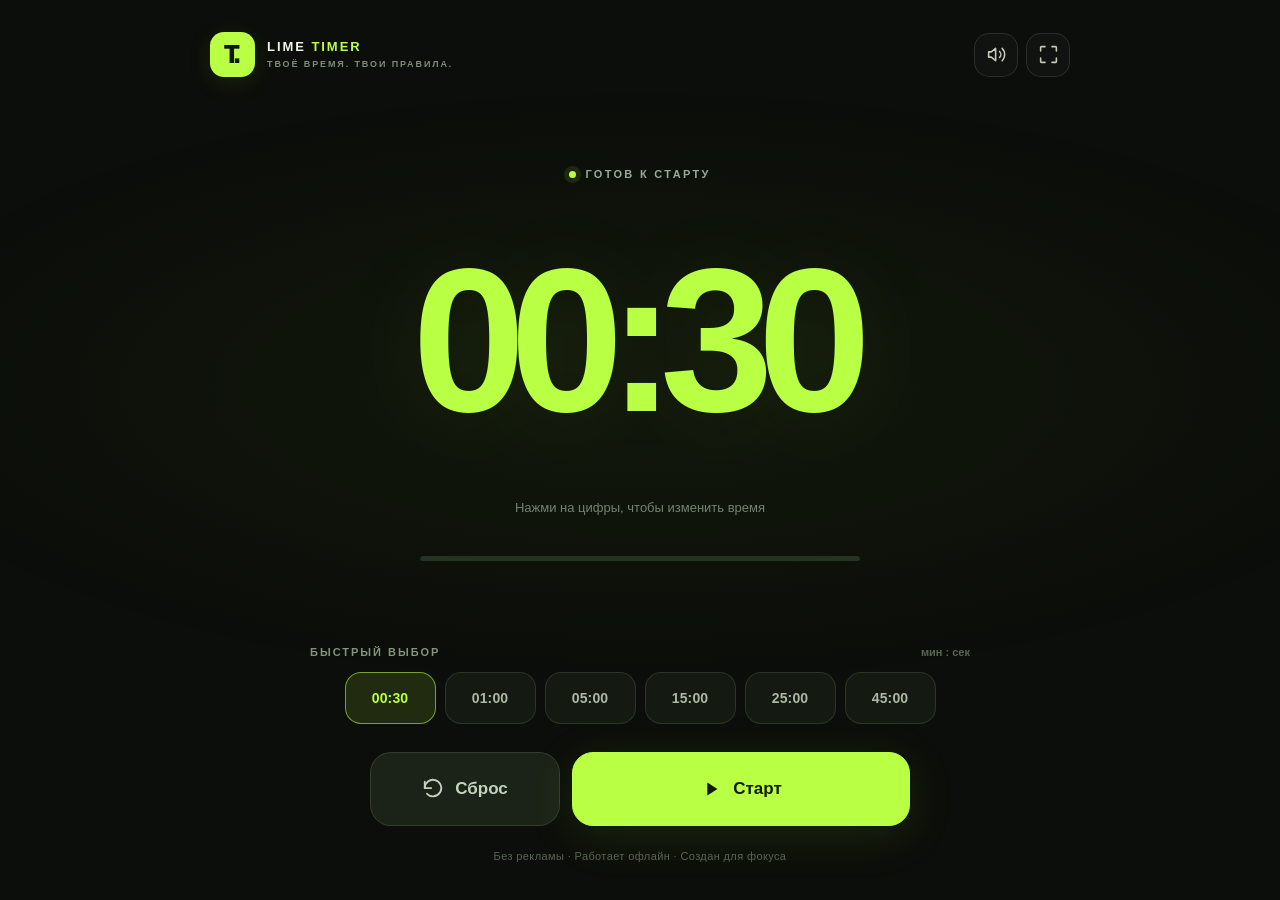
==== timer/index.html @ 07ab8be1 "feat: publish mobile fullscreen Lime Timer" ====
<!doctype html>
<html lang="ru">
<head>
  <meta charset="utf-8">
  <meta name="viewport" content="width=device-width, initial-scale=1, viewport-fit=cover">
  <meta name="theme-color" content="#0b0e0a">
  <meta name="color-scheme" content="dark">
  <meta name="apple-mobile-web-app-capable" content="yes">
  <meta name="apple-mobile-web-app-status-bar-style" content="black-translucent">
  <meta name="apple-mobile-web-app-title" content="Lime Timer">
  <meta name="description" content="Минималистичный таймер на весь экран. Большие цифры, быстрые интервалы и никакой рекламы.">
  <link rel="icon" href="./icon.svg" type="image/svg+xml">
  <link rel="manifest" href="./manifest.webmanifest">
  <title>Lime Timer — таймер на весь экран</title>
  <style>
    :root { --bg:#0b0e0a; --surface:#141a11; --ink:#eef6e9; --muted:#7f8b7a; --lime:#b9ff43; --lime-soft:rgba(185,255,67,.12); --line:rgba(220,245,202,.12); }
    * { box-sizing:border-box; }
    html { -webkit-text-size-adjust:100%; }
    body { margin:0; background:var(--bg); color:var(--ink); font-family:Inter,ui-sans-serif,-apple-system,BlinkMacSystemFont,"Segoe UI",Arial,sans-serif; overscroll-behavior:none; }
    body::before { content:""; position:fixed; inset:0; pointer-events:none; background:radial-gradient(ellipse 85% 45% at 50% 43%,rgba(89,130,34,.09),transparent 74%); }
    button,input { font:inherit; }
    button { -webkit-tap-highlight-color:transparent; cursor:pointer; }
    button:focus-visible,input:focus-visible { outline:2px solid var(--lime); outline-offset:4px; }
    .app { width:min(100%,940px); min-height:100vh; min-height:100svh; margin:0 auto; padding:calc(22px + env(safe-area-inset-top)) clamp(20px,5vw,40px) calc(24px + env(safe-area-inset-bottom)); display:flex; flex-direction:column; position:relative; }
    .topbar { display:flex; justify-content:space-between; gap:14px; align-items:center; }
    .brand { display:flex; align-items:center; gap:12px; }
    .brand-icon { width:45px; height:45px; display:grid; place-items:center; background:var(--lime); border-radius:14px; color:#10170a; font-size:24px; line-height:1; font-weight:1000; letter-spacing:-.12em; box-shadow:0 5px 24px rgba(185,255,67,.1); }
    .brand-icon span { transform:translateX(-2px); }
    .brand-name { font-size:13px; font-weight:900; line-height:1.1; letter-spacing:.15em; }
    .brand-name em { color:var(--lime); font-style:normal; }
    .brand-tagline { color:var(--muted); font-size:9px; letter-spacing:.21em; margin-top:5px; font-weight:750; }
    .top-actions { display:flex; gap:8px; }
    .icon-btn { width:44px; height:44px; border:1px solid var(--line); border-radius:15px; background:rgba(255,255,255,.025); display:grid; place-items:center; color:#c3ccb9; transition:background .16s,border-color .16s; }
    .icon-btn:active { background:var(--lime-soft); }
    .icon-btn svg { width:21px; height:21px; stroke:currentColor; stroke-width:1.8; fill:none; stroke-linecap:round; stroke-linejoin:round; }
    .icon-btn[aria-pressed="false"] { color:var(--muted); }
    .stage { flex:1; display:flex; min-height:245px; flex-direction:column; justify-content:center; align-items:center; gap:0; padding:22px 0 26px; }
    .status { display:flex; align-items:center; gap:9px; color:#9ba997; font-size:11px; font-weight:800; letter-spacing:.21em; user-select:none; }
    .status-dot { display:block; width:7px; height:7px; border-radius:50%; background:var(--lime); box-shadow:0 0 0 5px rgba(185,255,67,.1); }
    .app.is-running .status-dot { animation:pulse 1.6s ease-in-out infinite; }
    @keyframes pulse { 50% { box-shadow:0 0 0 9px rgba(185,255,67,0); } }
    .clock-button { display:flex; align-items:center; justify-content:center; border:0; color:var(--lime); background:transparent; width:100%; max-width:900px; min-height:calc(clamp(84px,27.5vw,220px) * 1.42); padding:8px 0 0; }
    .clock { display:block; font-size:clamp(80px,27.5vw,220px); font-weight:850; font-variant-numeric:tabular-nums; font-feature-settings:"tnum"; line-height:1; letter-spacing:-.077em; white-space:nowrap; transform:translateX(-.03em); text-shadow:0 8px 100px rgba(185,255,67,.085); }
    .app.is-finished .clock { color:#f0f7e9; }
    .helper { color:#74816f; margin-top:7px; font-size:13px; font-weight:500; text-align:center; }
    .track { margin-top:41px; height:5px; width:min(70%,440px); background:#273322; border-radius:100px; overflow:hidden; }
    .track-fill { height:100%; width:0%; border-radius:inherit; background:var(--lime); transition:width .18s linear; }
    .bottom { padding-bottom:4px; }
    .section-label { font-size:11px; letter-spacing:.18em; font-weight:850; color:#85927e; display:flex; justify-content:space-between; gap:10px; margin-bottom:14px; }
    .section-label span:last-child { text-transform:none; font-size:11px; font-weight:550; letter-spacing:0; color:#596554; }
    .presets { display:flex; gap:9px; overflow-x:auto; scrollbar-width:none; padding-bottom:6px; margin:0 -2px; }
    .presets::-webkit-scrollbar { display:none; }
    .preset { flex:1 0 auto; min-width:65px; height:52px; padding:0 15px; border:1px solid var(--line); color:#acb7a5; border-radius:16px; background:var(--surface); font-weight:800; font-variant-numeric:tabular-nums; font-size:14px; letter-spacing:.01em; transition:background .16s,color .16s; }
    .preset.active { background:var(--lime-soft); border-color:rgba(185,255,67,.57); color:var(--lime); }
    .preset:active { transform:scale(.98); }
    .controls { display:grid; grid-template-columns:minmax(0,.72fr) minmax(0,1.28fr); gap:12px; margin-top:22px; }
    .control { display:flex; align-items:center; justify-content:center; gap:11px; height:74px; border-radius:21px; font-size:17px; font-weight:800; border:1px solid var(--line); }
    .control svg { width:22px; height:22px; fill:none; stroke:currentColor; stroke-width:2; stroke-linecap:round; stroke-linejoin:round; }
    .reset { background:#1b2318; color:#c4d1bb; }
    .primary { background:var(--lime); color:#121a0c; border-color:var(--lime); box-shadow:0 9px 50px rgba(185,255,67,.105); }
    .primary:active,.reset:active { transform:scale(.99); }
    .footer { margin-top:24px; text-align:center; color:#596554; font-size:11px; letter-spacing:.035em; }
    .overlay[hidden] { display:none; }
    .overlay { position:fixed; inset:0; z-index:10; background:rgba(0,0,0,.68); display:flex; align-items:flex-end; justify-content:center; padding:16px 16px max(16px,env(safe-area-inset-bottom)); backdrop-filter:blur(9px); }
    .sheet { width:100%; max-width:480px; padding:27px 24px 24px; border-radius:28px; background:#1b2418; border:1px solid #394632; box-shadow:0 20px 80px rgba(0,0,0,.45); }
    .sheet-top { display:flex; justify-content:space-between; align-items:center; gap:8px; }
    .sheet h2 { font-size:23px; letter-spacing:-.04em; margin:0; }
    .close { border:0; background:transparent; color:#aab5a3; font-size:27px; line-height:1; width:36px; height:36px; }
    .sheet-caption { color:#90a08a; font-size:13px; margin:7px 0 25px; }
    .time-fields { display:flex; justify-content:center; align-items:center; gap:13px; }
    .time-fields label { display:flex; flex-direction:column; align-items:center; gap:10px; color:#a5b09f; font-size:10px; letter-spacing:.16em; font-weight:800; width:43%; }
    .time-fields input { width:100%; height:88px; border:1px solid #46573d; border-radius:19px; background:#11190f; color:var(--lime); font-size:45px; font-weight:850; text-align:center; font-variant-numeric:tabular-nums; padding:0 8px; }
    .time-fields .colon { color:var(--lime); font-weight:850; font-size:38px; padding-top:18px; }
    .sheet-error { min-height:22px; margin:14px 0 6px; text-align:center; color:#ffb69f; font-size:12px; }
    .sheet-submit { width:100%; border:0; border-radius:17px; height:60px; background:var(--lime); color:#141a0d; font-size:16px; font-weight:850; }
    @media (min-width:720px) { .app { padding-top:32px; padding-bottom:34px; } .clock { font-size:clamp(100px,16vw,204px); } .controls { max-width:540px; width:100%; margin-left:auto; margin-right:auto; } .presets { justify-content:center; } .preset { flex:0 0 auto; min-width:91px; } .section-label { max-width:660px; margin-left:auto; margin-right:auto; } .topbar { margin-bottom:10px; } }
    @media (max-width:375px) { .app { padding-left:16px; padding-right:16px; } .clock { font-size:27.5vw; } .preset { min-width:62px; padding:0 11px; } .control { height:66px; } .controls { margin-top:15px; } .track { margin-top:30px; } }
    @media (max-height:700px) { .app { padding-top:calc(10px + env(safe-area-inset-top)); padding-bottom:calc(12px + env(safe-area-inset-bottom)); } .stage { min-height:190px; padding:8px 0; } .clock-button { min-height:calc(clamp(80px,27.5vw,220px) * 1.15); } .track { margin-top:22px; } .preset { height:44px; } .control { height:62px; } .controls { margin-top:13px; } .footer { margin-top:13px; } }
    @media (prefers-reduced-motion:reduce) { *,*::before,*::after { animation:none!important; transition:none!important; } }
  </style>
</head>
<body>
  <main class="app" id="app">
    <header class="topbar">
      <div class="brand"><div class="brand-icon" aria-hidden="true"><span>T.</span></div><div><div class="brand-name">LIME <em>TIMER</em></div><div class="brand-tagline">ТВОЁ ВРЕМЯ. ТВОИ ПРАВИЛА.</div></div></div>
      <div class="top-actions">
        <button class="icon-btn" id="soundBtn" type="button" aria-label="Выключить звук" aria-pressed="true" title="Звук">
          <svg id="soundIcon" viewBox="0 0 24 24"><path d="M11 5 6 9H3v6h3l5 4V5Z"/><path d="M15.5 8.5a5 5 0 0 1 0 7"/><path d="M18.5 5a10 10 0 0 1 0 14"/></svg>
        </button>
        <button class="icon-btn" id="fullBtn" type="button" aria-label="На весь экран" title="На весь экран"><svg viewBox="0 0 24 24"><path d="M8 3H4a1 1 0 0 0-1 1v4M16 3h4a1 1 0 0 1 1 1v4M3 16v4a1 1 0 0 0 1 1h4M21 16v4a1 1 0 0 1-1 1h-4"/></svg></button>
      </div>
    </header>
    <section class="stage" aria-label="Таймер обратного отсчёта">
      <div class="status" aria-live="polite"><span class="status-dot" aria-hidden="true"></span><span id="statusText">ГОТОВ К СТАРТУ</span></div>
      <button class="clock-button" id="clockBtn" type="button" aria-label="Изменить время таймера"><span class="clock" id="clock" role="timer" aria-live="off">00:30</span></button>
      <div class="helper" id="helperText">Нажми на цифры, чтобы изменить время</div>
      <div class="track" role="progressbar" aria-label="Прогресс таймера" aria-valuemin="0" aria-valuemax="100" aria-valuenow="0" id="progress"><div class="track-fill" id="progressFill"></div></div>
    </section>
    <section class="bottom" aria-label="Управление таймером">
      <div class="section-label"><span>БЫСТРЫЙ ВЫБОР</span><span>мин : сек</span></div>
      <div class="presets" id="presets">
        <button class="preset active" type="button" data-seconds="30" aria-pressed="true">00:30</button>
        <button class="preset" type="button" data-seconds="60" aria-pressed="false">01:00</button>
        <button class="preset" type="button" data-seconds="300" aria-pressed="false">05:00</button>
        <button class="preset" type="button" data-seconds="900" aria-pressed="false">15:00</button>
        <button class="preset" type="button" data-seconds="1500" aria-pressed="false">25:00</button>
        <button class="preset" type="button" data-seconds="2700" aria-pressed="false">45:00</button>
      </div>
      <div class="controls">
        <button class="control reset" type="button" id="resetBtn"><svg viewBox="0 0 24 24"><path d="M3 11a9 9 0 1 1 2.5 6.2"/><path d="M3 4v7h7"/></svg><span>Сброс</span></button>
        <button class="control primary" type="button" id="playBtn"><svg viewBox="0 0 24 24" id="playIcon"><path d="m8 5 11 7-11 7V5Z" fill="currentColor" stroke="none"/></svg><span id="playText">Старт</span></button>
      </div>
      <div class="footer">Без рекламы · Работает офлайн · Создан для фокуса</div>
    </section>
  </main>
  <div class="overlay" id="overlay" hidden>
    <form class="sheet" id="timeForm" role="dialog" aria-modal="true" aria-labelledby="sheetTitle">
      <div class="sheet-top"><h2 id="sheetTitle">Своё время</h2><button class="close" type="button" id="closeBtn" aria-label="Закрыть">×</button></div>
      <p class="sheet-caption">Установи длительность обратного отсчёта</p>
      <div class="time-fields"><label>МИНУТЫ<input id="minutesInput" inputmode="numeric" pattern="[0-9]*" type="number" min="0" max="99" value="0" required></label><span class="colon">:</span><label>СЕКУНДЫ<input id="secondsInput" inputmode="numeric" pattern="[0-9]*" type="number" min="0" max="59" value="30" required></label></div>
      <div class="sheet-error" id="sheetError" role="status"></div>
      <button class="sheet-submit" type="submit">Установить время</button>
    </form>
  </div>
  <script>
    (() => {
      'use strict';
      const $ = (id) => document.getElementById(id);
      const STORAGE = 'lime-timer-v1';
      const icons = {
        play:'<path d="m8 5 11 7-11 7V5Z" fill="currentColor" stroke="none"/>',
        pause:'<path d="M7 5v14M17 5v14" stroke-width="4"/>',
        sound:'<path d="M11 5 6 9H3v6h3l5 4V5Z"/><path d="M15.5 8.5a5 5 0 0 1 0 7"/><path d="M18.5 5a10 10 0 0 1 0 14"/>',
        mute:'<path d="M11 5 6 9H3v6h3l5 4V5Z"/><path d="m16 9 5 6m0-6-5 6"/>'
      };
      const state = { duration:30, remaining:30000, endAt:null, running:false, sound:true, finished:false };
      let audioContext = null;
      let wakeLock = null;
      function format(seconds) { const s = Math.max(0, Math.ceil(seconds)); return String(Math.floor(s/60)).padStart(2,'0') + ':' + String(s%60).padStart(2,'0'); }
      function readStorage() {
        try {
          const data = JSON.parse(localStorage.getItem(STORAGE) || '{}');
          if (Number.isInteger(data.duration) && data.duration >= 1 && data.duration <= 5999) state.duration = data.duration;
          state.remaining = Number.isFinite(data.remaining) ? Math.max(0,Math.min(data.remaining,state.duration*1000)) : state.duration*1000;
          state.sound = data.sound !== false;
          state.finished = data.finished === true;
          if (data.running && Number.isFinite(data.endAt)) { state.endAt = data.endAt; state.running = true; }
          if (state.running && state.endAt <= Date.now()) { state.running = false; state.remaining = 0; state.finished = true; }
        } catch (_) { /* Storage may be unavailable in private mode. */ }
      }
      function persist() {
        try { localStorage.setItem(STORAGE,JSON.stringify(state)); } catch (_) { /* Ignore storage restrictions. */ }
      }
      function msLeft() { return state.running ? Math.max(0,state.endAt - Date.now()) : state.remaining; }
      function render() {
        const ms = msLeft();
        const shown = format(ms/1000);
        $('clock').textContent = shown;
        document.title = shown + ' · Lime Timer';
        $('app').classList.toggle('is-running',state.running);
        $('app').classList.toggle('is-finished',state.finished);
        $('statusText').textContent = state.finished ? 'ВРЕМЯ ВЫШЛО' : state.running ? 'ТАЙМЕР ИДЁТ' : ms < state.duration*1000 ? 'НА ПАУЗЕ' : 'ГОТОВ К СТАРТУ';
        $('helperText').textContent = state.finished ? 'Отлично! Время завершено.' : state.running ? 'Ты в моменте. Продолжай.' : 'Нажми на цифры, чтобы изменить время';
        $('playText').textContent = state.running ? 'Пауза' : state.finished ? 'Ещё раз' : ms < state.duration*1000 ? 'Продолжить' : 'Старт';
        $('playIcon').innerHTML = state.running ? icons.pause : icons.play;
        const progress = Math.max(0,Math.min(100,(1 - ms/(state.duration*1000))*100));
        $('progressFill').style.width = progress + '%';
        $('progress').setAttribute('aria-valuenow',String(Math.round(progress)));
        document.querySelectorAll('[data-seconds]').forEach(btn => { const active = Number(btn.dataset.seconds) === state.duration; btn.classList.toggle('active',active); btn.setAttribute('aria-pressed',String(active)); });
        $('soundBtn').setAttribute('aria-pressed',String(state.sound));
        $('soundBtn').setAttribute('aria-label',state.sound ? 'Выключить звук' : 'Включить звук');
        $('soundIcon').innerHTML = state.sound ? icons.sound : icons.mute;
      }
      async function requestWake() {
        if (!('wakeLock' in navigator) || document.visibilityState !== 'visible') return;
        try { wakeLock = await navigator.wakeLock.request('screen'); } catch (_) { /* Browser does not support screen wake lock. */ }
      }
      function releaseWake() { if (wakeLock) { wakeLock.release().catch(()=>{}); wakeLock = null; } }
      function primeAudio() {
        if (!state.sound) return;
        try {
          const Context = window.AudioContext || window.webkitAudioContext;
          if (Context && !audioContext) audioContext = new Context();
          if (audioContext && audioContext.state === 'suspended') audioContext.resume().catch(()=>{});
        } catch (_) { /* No audio available. */ }
      }
      function ding() {
        if (!state.sound) return;
        try {
          primeAudio(); if (!audioContext) return;
          const base = audioContext.currentTime;
          for (let i=0; i<3; i++) {
            const t=base + i*.31;
            const osc=audioContext.createOscillator(), gain=audioContext.createGain();
            osc.type='sine'; osc.frequency.setValueAtTime(i===2?900:750,t);
            gain.gain.setValueAtTime(.001,t); gain.gain.exponentialRampToValueAtTime(.16,t+.012); gain.gain.exponentialRampToValueAtTime(.001,t+.24);
            osc.connect(gain); gain.connect(audioContext.destination); osc.start(t); osc.stop(t+.26);
          }
        } catch (_) { /* Audio requires browser permission. */ }
      }
      function finish(silent=false) {
        state.running=false; state.endAt=null; state.remaining=0; state.finished=true; releaseWake(); persist(); render();
        if (!silent) { ding(); if ('vibrate' in navigator) navigator.vibrate([150,90,150,90,250]); }
      }
      function toggle() {
        primeAudio();
        if (state.running) { state.remaining=msLeft(); state.running=false; state.endAt=null; releaseWake(); }
        else { if (state.remaining <= 0) state.remaining=state.duration*1000; state.running=true; state.finished=false; state.endAt=Date.now()+state.remaining; requestWake(); }
        persist(); render();
      }
      function reset() { state.running=false; state.endAt=null; state.remaining=state.duration*1000; state.finished=false; releaseWake(); persist(); render(); }
      function setDuration(seconds) { if (!Number.isInteger(seconds) || seconds<1 || seconds>5999) return; state.duration=seconds; reset(); }
      function tick() { if (state.running && state.endAt <= Date.now()) finish(); else if (state.running) render(); }
      function openEditor() {
        const leftSeconds = Math.ceil(msLeft()/1000) || state.duration;
        $('minutesInput').value = Math.floor(leftSeconds/60);
        $('secondsInput').value = leftSeconds%60;
        $('sheetError').textContent='';
        $('overlay').hidden=false;
        $('minutesInput').focus({preventScroll:true});
      }
      function closeEditor() { $('overlay').hidden=true; $('clockBtn').focus({preventScroll:true}); }
      $('playBtn').addEventListener('click',toggle);
      $('resetBtn').addEventListener('click',reset);
      $('clockBtn').addEventListener('click',openEditor);
      $('closeBtn').addEventListener('click',closeEditor);
      $('overlay').addEventListener('click',e=>{ if(e.target === $('overlay')) closeEditor(); });
      $('timeForm').addEventListener('submit',e=>{
        e.preventDefault(); const m=Number($('minutesInput').value), s=Number($('secondsInput').value);
        if (!Number.isInteger(m)||!Number.isInteger(s)||m<0||m>99||s<0||s>59||m*60+s<1) { $('sheetError').textContent='Укажи время от 00:01 до 99:59'; return; }
        setDuration(m*60+s); closeEditor();
      });
      $('presets').addEventListener('click',e=>{ const btn=e.target.closest('[data-seconds]'); if (btn) setDuration(Number(btn.dataset.seconds)); });
      $('soundBtn').addEventListener('click',()=>{ state.sound=!state.sound; if (state.sound) primeAudio(); persist(); render(); });
      $('fullBtn').addEventListener('click',async()=>{
        try {
          if (document.fullscreenElement && document.exitFullscreen) await document.exitFullscreen();
          else if (document.documentElement.requestFullscreen) await document.documentElement.requestFullscreen();
          else { $('fullBtn').setAttribute('title','На iPhone: Поделиться → На экран «Домой»'); }
        } catch (_) { /* iOS Safari may not support the fullscreen API. */ }
      });
      document.addEventListener('keydown',e=>{
        if (e.key==='Escape' && !$('overlay').hidden) { closeEditor(); return; }
        if (!$('overlay').hidden || ['INPUT','TEXTAREA'].includes(document.activeElement.tagName)) return;
        if (e.code==='Space') { e.preventDefault(); toggle(); }
        if (e.key.toLowerCase()==='r') reset();
      });
      document.addEventListener('visibilitychange',()=>{ if (document.visibilityState==='visible') { tick(); if (state.running) requestWake(); } else releaseWake(); });
      window.addEventListener('pageshow',tick);
      if ('serviceWorker' in navigator) window.addEventListener('load',()=>navigator.serviceWorker.register('./sw.js').catch(()=>{}));
      readStorage(); render(); setInterval(tick,200);
    })();
  </script>
</body>
</html>
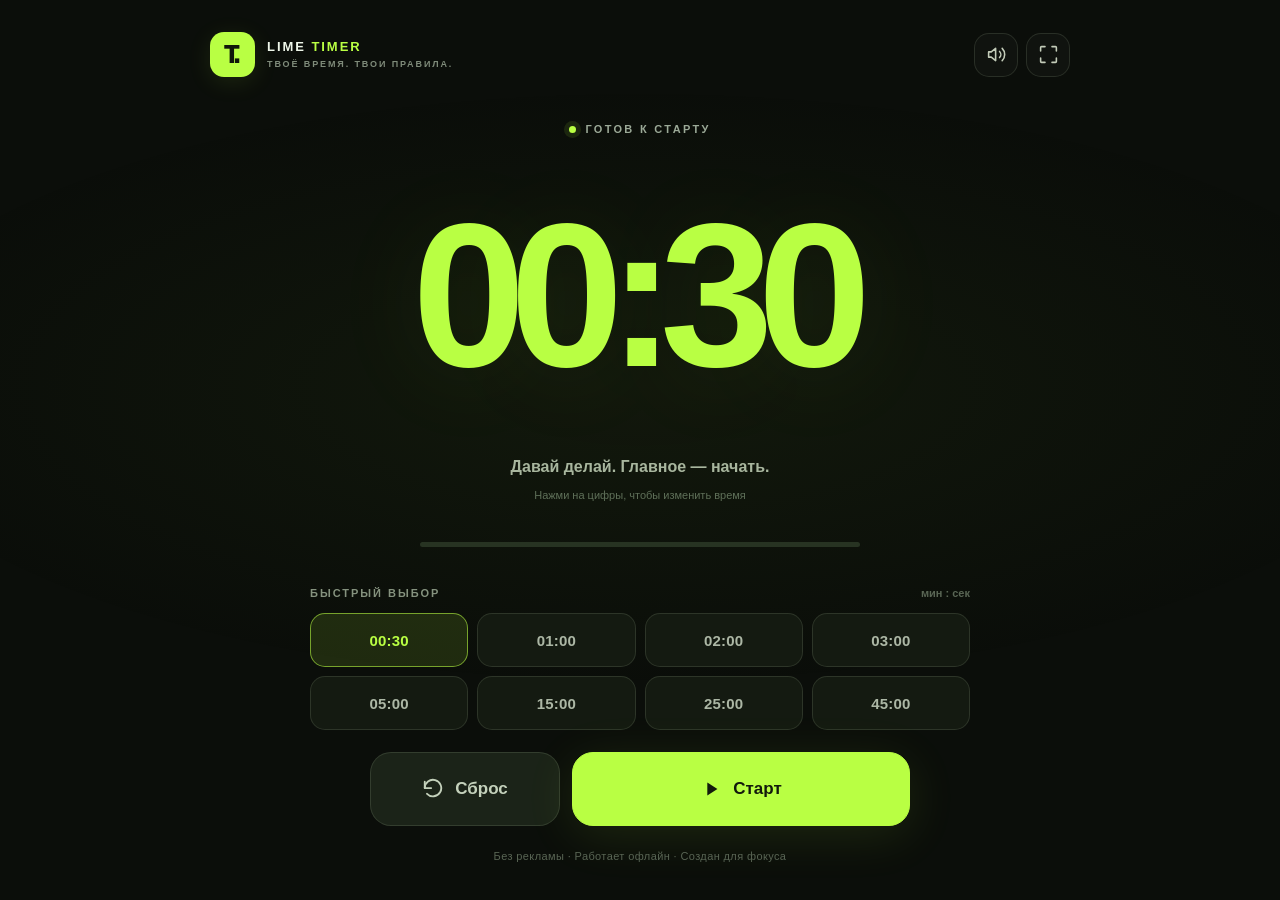
==== commit 15563f73: "feat(timer): quick 1–3 min presets, work quotes and iPhone fullscreen help; test sound feedback" ====
--- a/timer/index.html
+++ b/timer/index.html
@@ -42,15 +42,19 @@
     .clock-button { display:flex; align-items:center; justify-content:center; border:0; color:var(--lime); background:transparent; width:100%; max-width:900px; min-height:calc(clamp(84px,27.5vw,220px) * 1.42); padding:8px 0 0; }
     .clock { display:block; font-size:clamp(80px,27.5vw,220px); font-weight:850; font-variant-numeric:tabular-nums; font-feature-settings:"tnum"; line-height:1; letter-spacing:-.077em; white-space:nowrap; transform:translateX(-.03em); text-shadow:0 8px 100px rgba(185,255,67,.085); }
     .app.is-finished .clock { color:#f0f7e9; }
-    .helper { color:#74816f; margin-top:7px; font-size:13px; font-weight:500; text-align:center; }
+    .helper { color:#a8b69e; margin-top:7px; font-size:clamp(13px,3.5vw,16px); font-weight:650; text-align:center; min-height:1.5em; line-height:1.45; max-width:90%; text-wrap:balance; }
+    .edit-hint { color:#5f7059; font-size:11px; margin-top:10px; text-align:center; }
+    .toast[hidden] { display:none; }
+    .toast { position:fixed; z-index:30; bottom:calc(30px + env(safe-area-inset-bottom)); left:50%; transform:translateX(-50%); max-width:min(90vw,420px); padding:13px 19px; background:#2b3b24; color:#e8ffdc; text-align:center; border:1px solid rgba(185,255,67,.38); border-radius:15px; font-size:13px; font-weight:600; box-shadow:0 15px 40px rgba(0,0,0,.36); pointer-events:none; }
+    .full-help { color:#cbd9c3; font-size:14px; line-height:1.6; margin-bottom:21px; }
+    .full-help strong { color:var(--lime); }
     .track { margin-top:41px; height:5px; width:min(70%,440px); background:#273322; border-radius:100px; overflow:hidden; }
     .track-fill { height:100%; width:0%; border-radius:inherit; background:var(--lime); transition:width .18s linear; }
     .bottom { padding-bottom:4px; }
     .section-label { font-size:11px; letter-spacing:.18em; font-weight:850; color:#85927e; display:flex; justify-content:space-between; gap:10px; margin-bottom:14px; }
     .section-label span:last-child { text-transform:none; font-size:11px; font-weight:550; letter-spacing:0; color:#596554; }
-    .presets { display:flex; gap:9px; overflow-x:auto; scrollbar-width:none; padding-bottom:6px; margin:0 -2px; }
-    .presets::-webkit-scrollbar { display:none; }
-    .preset { flex:1 0 auto; min-width:65px; height:52px; padding:0 15px; border:1px solid var(--line); color:#acb7a5; border-radius:16px; background:var(--surface); font-weight:800; font-variant-numeric:tabular-nums; font-size:14px; letter-spacing:.01em; transition:background .16s,color .16s; }
+    .presets { display:grid; grid-template-columns:repeat(4,minmax(0,1fr)); gap:9px; }
+    .preset { width:100%; height:50px; padding:0 4px; border:1px solid var(--line); color:#acb7a5; border-radius:15px; background:var(--surface); font-weight:800; font-variant-numeric:tabular-nums; font-size:13px; letter-spacing:.01em; transition:background .16s,color .16s; }
     .preset.active { background:var(--lime-soft); border-color:rgba(185,255,67,.57); color:var(--lime); }
     .preset:active { transform:scale(.98); }
     .controls { display:grid; grid-template-columns:minmax(0,.72fr) minmax(0,1.28fr); gap:12px; margin-top:22px; }
@@ -73,8 +77,8 @@
     .time-fields .colon { color:var(--lime); font-weight:850; font-size:38px; padding-top:18px; }
     .sheet-error { min-height:22px; margin:14px 0 6px; text-align:center; color:#ffb69f; font-size:12px; }
     .sheet-submit { width:100%; border:0; border-radius:17px; height:60px; background:var(--lime); color:#141a0d; font-size:16px; font-weight:850; }
-    @media (min-width:720px) { .app { padding-top:32px; padding-bottom:34px; } .clock { font-size:clamp(100px,16vw,204px); } .controls { max-width:540px; width:100%; margin-left:auto; margin-right:auto; } .presets { justify-content:center; } .preset { flex:0 0 auto; min-width:91px; } .section-label { max-width:660px; margin-left:auto; margin-right:auto; } .topbar { margin-bottom:10px; } }
-    @media (max-width:375px) { .app { padding-left:16px; padding-right:16px; } .clock { font-size:27.5vw; } .preset { min-width:62px; padding:0 11px; } .control { height:66px; } .controls { margin-top:15px; } .track { margin-top:30px; } }
+    @media (min-width:720px) { .app { padding-top:32px; padding-bottom:34px; } .clock { font-size:clamp(100px,16vw,204px); } .controls { max-width:540px; width:100%; margin-left:auto; margin-right:auto; } .presets { max-width:660px; margin-left:auto; margin-right:auto; } .preset { height:54px; font-size:15px; } .section-label { max-width:660px; margin-left:auto; margin-right:auto; } .topbar { margin-bottom:10px; } }
+    @media (max-width:375px) { .app { padding-left:16px; padding-right:16px; } .clock { font-size:27.5vw; } .preset { padding:0 1px; font-size:12px; } .control { height:66px; } .controls { margin-top:15px; } .track { margin-top:30px; } }
     @media (max-height:700px) { .app { padding-top:calc(10px + env(safe-area-inset-top)); padding-bottom:calc(12px + env(safe-area-inset-bottom)); } .stage { min-height:190px; padding:8px 0; } .clock-button { min-height:calc(clamp(80px,27.5vw,220px) * 1.15); } .track { margin-top:22px; } .preset { height:44px; } .control { height:62px; } .controls { margin-top:13px; } .footer { margin-top:13px; } }
     @media (prefers-reduced-motion:reduce) { *,*::before,*::after { animation:none!important; transition:none!important; } }
   </style>
@@ -93,7 +97,8 @@
     <section class="stage" aria-label="Таймер обратного отсчёта">
       <div class="status" aria-live="polite"><span class="status-dot" aria-hidden="true"></span><span id="statusText">ГОТОВ К СТАРТУ</span></div>
       <button class="clock-button" id="clockBtn" type="button" aria-label="Изменить время таймера"><span class="clock" id="clock" role="timer" aria-live="off">00:30</span></button>
-      <div class="helper" id="helperText">Нажми на цифры, чтобы изменить время</div>
+      <div class="helper" id="helperText" aria-live="polite">Давай делай. Главное — начать.</div>
+      <div class="edit-hint">Нажми на цифры, чтобы изменить время</div>
       <div class="track" role="progressbar" aria-label="Прогресс таймера" aria-valuemin="0" aria-valuemax="100" aria-valuenow="0" id="progress"><div class="track-fill" id="progressFill"></div></div>
     </section>
     <section class="bottom" aria-label="Управление таймером">
@@ -101,6 +106,8 @@
       <div class="presets" id="presets">
         <button class="preset active" type="button" data-seconds="30" aria-pressed="true">00:30</button>
         <button class="preset" type="button" data-seconds="60" aria-pressed="false">01:00</button>
+        <button class="preset" type="button" data-seconds="120" aria-pressed="false">02:00</button>
+        <button class="preset" type="button" data-seconds="180" aria-pressed="false">03:00</button>
         <button class="preset" type="button" data-seconds="300" aria-pressed="false">05:00</button>
         <button class="preset" type="button" data-seconds="900" aria-pressed="false">15:00</button>
         <button class="preset" type="button" data-seconds="1500" aria-pressed="false">25:00</button>
@@ -113,6 +120,15 @@
       <div class="footer">Без рекламы · Работает офлайн · Создан для фокуса</div>
     </section>
   </main>
+  <div class="toast" id="toast" role="status" aria-live="polite" hidden></div>
+  <div class="overlay" id="fullOverlay" hidden>
+    <div class="sheet" role="dialog" aria-modal="true" aria-labelledby="fullTitle">
+      <div class="sheet-top"><h2 id="fullTitle">На весь экран</h2><button class="close" id="fullClose" type="button" aria-label="Закрыть">×</button></div>
+      <p class="sheet-caption">На iPhone полноэкранный режим включается через домашний экран.</p>
+      <div class="full-help">1. Открой эту страницу в <strong>Safari</strong>.<br>2. Нажми <strong>«Поделиться»</strong> (квадрат со стрелкой).<br>3. Выбери <strong>«На экран „Домой“»</strong> → <strong>«Добавить»</strong>.<br>4. Запусти <strong>Lime Timer</strong> с экрана iPhone.</div>
+      <button class="sheet-submit" type="button" id="fullOk">Понятно</button>
+    </div>
+  </div>
   <div class="overlay" id="overlay" hidden>
     <form class="sheet" id="timeForm" role="dialog" aria-modal="true" aria-labelledby="sheetTitle">
       <div class="sheet-top"><h2 id="sheetTitle">Своё время</h2><button class="close" type="button" id="closeBtn" aria-label="Закрыть">×</button></div>
@@ -136,6 +152,33 @@
       const state = { duration:30, remaining:30000, endAt:null, running:false, sound:true, finished:false };
       let audioContext = null;
       let wakeLock = null;
+      let toastTimer = null;
+      let lastPhase = '';
+      let quoteIndex = -1;
+      let nextQuoteAt = 0;
+      const quotes = {
+        ready: ['Давай делай. Главное — начать.', 'Хватит откладывать. Пора работать.', 'Одна минута дела лучше часа мыслей.', 'Не ищи мотивацию. Начинай.', 'Меньше слов — больше дела.'],
+        running: ['Давай делай. Без отвлечений.', 'Работай. Остальное подождёт.', 'Начал — доводи до конца.', 'Сейчас важна только задача.', 'Ещё немного. Дожимай.', 'Фокус. Ты справишься.'],
+        paused: ['Перерыв взял? Теперь возвращайся.', 'Пауза — не конец. Продолжай.', 'Соберись и возвращайся к делу.'],
+        finished: ['Готово. Хорошая работа!', 'Вот так и строится дисциплина.', 'Один подход сделан. Продолжай!', 'Ты сделал это. Двигайся дальше.']
+      };
+      function showToast(message) {
+        clearTimeout(toastTimer);
+        $('toast').textContent = message;
+        $('toast').hidden = false;
+        toastTimer = setTimeout(() => { $('toast').hidden = true; }, 2400);
+      }
+      function motivationalText(phase) {
+        const now = Date.now();
+        if (phase !== lastPhase || now >= nextQuoteAt) {
+          const pool = quotes[phase];
+          if (phase !== lastPhase) quoteIndex = Math.floor(Math.random()*pool.length);
+          else quoteIndex = (quoteIndex + 1)%pool.length;
+          lastPhase = phase;
+          nextQuoteAt = now + (phase === 'running' ? 18000 : 26000);
+        }
+        return quotes[phase][quoteIndex];
+      }
       function format(seconds) { const s = Math.max(0, Math.ceil(seconds)); return String(Math.floor(s/60)).padStart(2,'0') + ':' + String(s%60).padStart(2,'0'); }
       function readStorage() {
         try {
@@ -160,7 +203,8 @@
         $('app').classList.toggle('is-running',state.running);
         $('app').classList.toggle('is-finished',state.finished);
         $('statusText').textContent = state.finished ? 'ВРЕМЯ ВЫШЛО' : state.running ? 'ТАЙМЕР ИДЁТ' : ms < state.duration*1000 ? 'НА ПАУЗЕ' : 'ГОТОВ К СТАРТУ';
-        $('helperText').textContent = state.finished ? 'Отлично! Время завершено.' : state.running ? 'Ты в моменте. Продолжай.' : 'Нажми на цифры, чтобы изменить время';
+        const phase = state.finished ? 'finished' : state.running ? 'running' : ms < state.duration*1000 ? 'paused' : 'ready';
+        $('helperText').textContent = motivationalText(phase);
         $('playText').textContent = state.running ? 'Пауза' : state.finished ? 'Ещё раз' : ms < state.duration*1000 ? 'Продолжить' : 'Старт';
         $('playIcon').innerHTML = state.running ? icons.pause : icons.play;
         const progress = Math.max(0,Math.min(100,(1 - ms/(state.duration*1000))*100));
@@ -184,12 +228,12 @@
           if (audioContext && audioContext.state === 'suspended') audioContext.resume().catch(()=>{});
         } catch (_) { /* No audio available. */ }
       }
-      function ding() {
+      function ding(preview=false) {
         if (!state.sound) return;
         try {
           primeAudio(); if (!audioContext) return;
           const base = audioContext.currentTime;
-          for (let i=0; i<3; i++) {
+          for (let i=0; i<(preview ? 1 : 3); i++) {
             const t=base + i*.31;
             const osc=audioContext.createOscillator(), gain=audioContext.createGain();
             osc.type='sine'; osc.frequency.setValueAtTime(i===2?900:750,t);
@@ -209,7 +253,7 @@
         persist(); render();
       }
       function reset() { state.running=false; state.endAt=null; state.remaining=state.duration*1000; state.finished=false; releaseWake(); persist(); render(); }
-      function setDuration(seconds) { if (!Number.isInteger(seconds) || seconds<1 || seconds>5999) return; state.duration=seconds; reset(); }
+      function setDuration(seconds) { if (!Number.isInteger(seconds) || seconds<1 || seconds>5999) return; state.duration=seconds; lastPhase=''; reset(); }
       function tick() { if (state.running && state.endAt <= Date.now()) finish(); else if (state.running) render(); }
       function openEditor() {
         const leftSeconds = Math.ceil(msLeft()/1000) || state.duration;
@@ -231,17 +275,37 @@
         setDuration(m*60+s); closeEditor();
       });
       $('presets').addEventListener('click',e=>{ const btn=e.target.closest('[data-seconds]'); if (btn) setDuration(Number(btn.dataset.seconds)); });
-      $('soundBtn').addEventListener('click',()=>{ state.sound=!state.sound; if (state.sound) primeAudio(); persist(); render(); });
+      $('soundBtn').addEventListener('click',()=>{
+        state.sound=!state.sound;
+        if (state.sound) { primeAudio(); ding(true); }
+        persist(); render();
+        showToast(state.sound ? 'Звук включён · проверочный сигнал' : 'Звук выключен');
+      });
+      function closeFullHelp() { $('fullOverlay').hidden=true; $('fullBtn').focus({preventScroll:true}); }
+      function openFullHelp() { $('fullOverlay').hidden=false; $('fullClose').focus({preventScroll:true}); }
+      $('fullClose').addEventListener('click',closeFullHelp);
+      $('fullOk').addEventListener('click',closeFullHelp);
+      $('fullOverlay').addEventListener('click',e=>{ if(e.target === $('fullOverlay')) closeFullHelp(); });
       $('fullBtn').addEventListener('click',async()=>{
+        if (window.matchMedia('(display-mode: standalone)').matches || window.navigator.standalone === true) {
+          showToast('Приложение уже открыто без панели Safari');
+          return;
+        }
         try {
           if (document.fullscreenElement && document.exitFullscreen) await document.exitFullscreen();
-          else if (document.documentElement.requestFullscreen) await document.documentElement.requestFullscreen();
-          else { $('fullBtn').setAttribute('title','На iPhone: Поделиться → На экран «Домой»'); }
-        } catch (_) { /* iOS Safari may not support the fullscreen API. */ }
+          else if (typeof document.documentElement.requestFullscreen === 'function') await document.documentElement.requestFullscreen();
+          else openFullHelp();
+        } catch (_) { openFullHelp(); }
+      });
+      document.addEventListener('fullscreenchange',()=>{
+        const active=Boolean(document.fullscreenElement);
+        $('fullBtn').setAttribute('aria-label',active ? 'Выйти из полноэкранного режима' : 'На весь экран');
+        $('fullBtn').setAttribute('title',active ? 'Выйти из полноэкранного режима' : 'На весь экран');
       });
       document.addEventListener('keydown',e=>{
+        if (e.key==='Escape' && !$('fullOverlay').hidden) { closeFullHelp(); return; }
         if (e.key==='Escape' && !$('overlay').hidden) { closeEditor(); return; }
-        if (!$('overlay').hidden || ['INPUT','TEXTAREA'].includes(document.activeElement.tagName)) return;
+        if (!$('overlay').hidden || !$('fullOverlay').hidden || ['INPUT','TEXTAREA'].includes(document.activeElement.tagName)) return;
         if (e.code==='Space') { e.preventDefault(); toggle(); }
         if (e.key.toLowerCase()==='r') reset();
       });
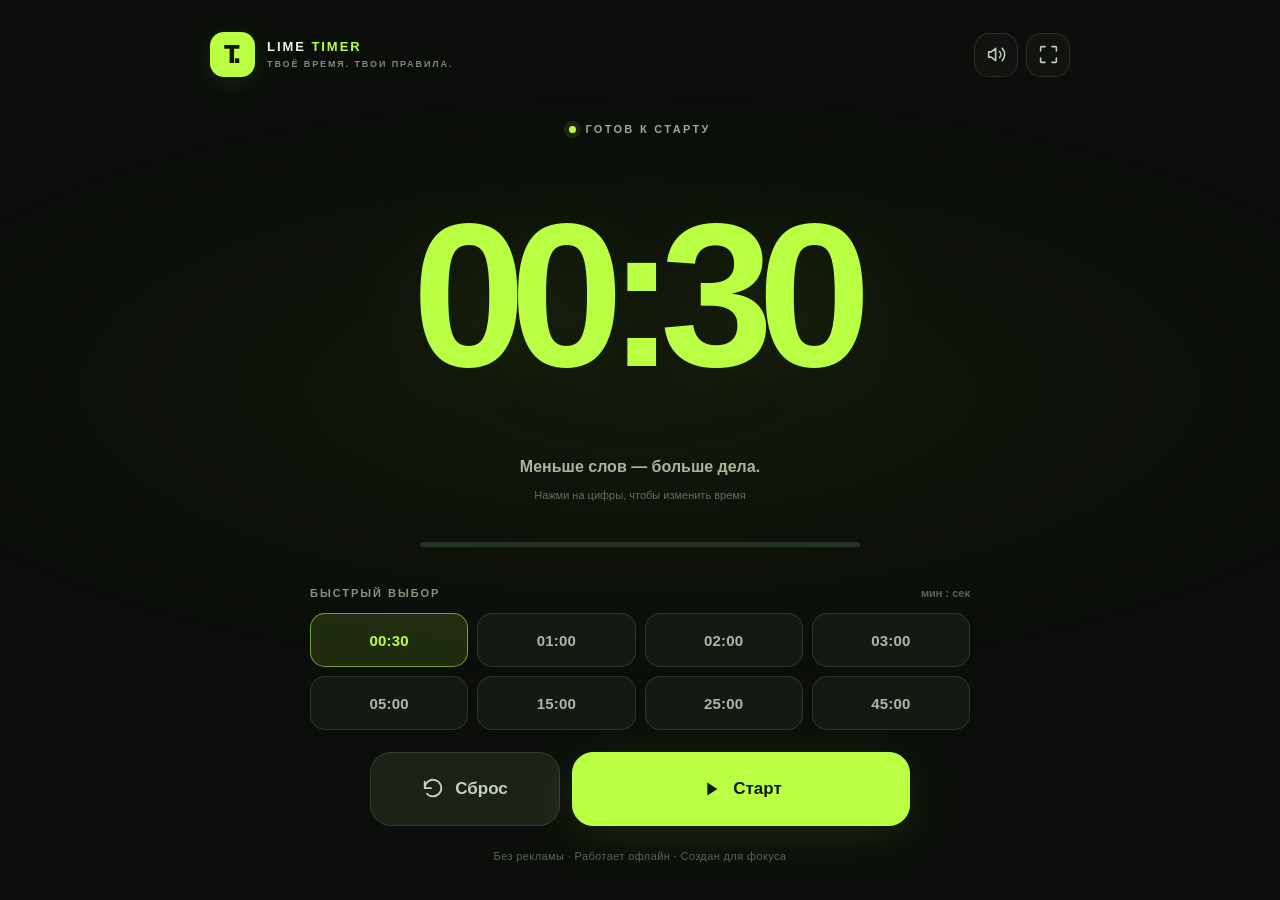
==== commit 2b3b87d8: "fix(timer): preserve paused state when stopped immediately" ====
--- a/timer/index.html
+++ b/timer/index.html
@@ -248,7 +248,7 @@
       }
       function toggle() {
         primeAudio();
-        if (state.running) { state.remaining=msLeft(); state.running=false; state.endAt=null; releaseWake(); }
+        if (state.running) { state.remaining=Math.min(msLeft(),state.duration*1000-1); state.running=false; state.endAt=null; releaseWake(); }
         else { if (state.remaining <= 0) state.remaining=state.duration*1000; state.running=true; state.finished=false; state.endAt=Date.now()+state.remaining; requestWake(); }
         persist(); render();
       }
